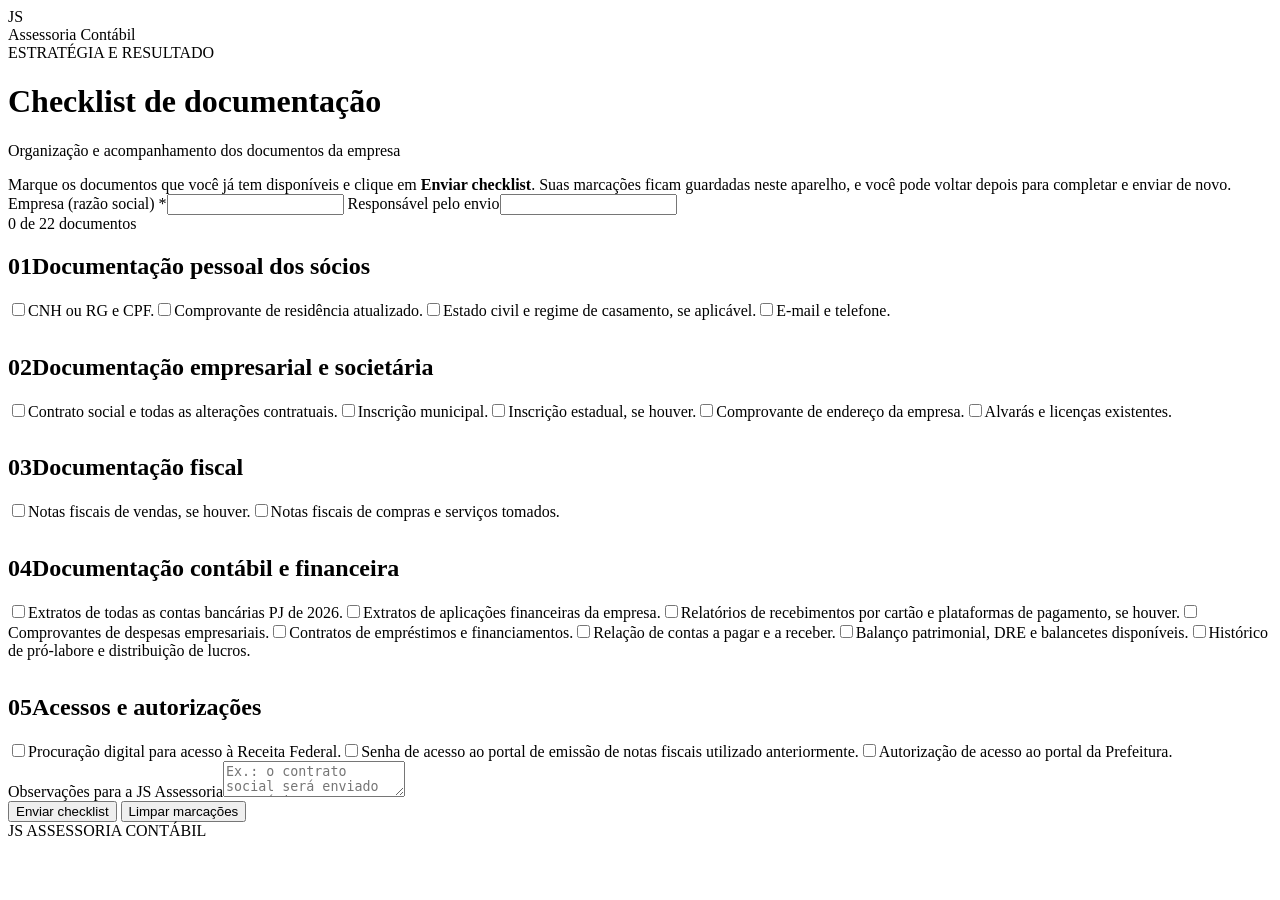
==== index.html @ b002aaf6 "Atualiza index.html" ====
<!doctype html>
<html lang="pt-BR">
<head>
<meta charset="utf-8">
<meta name="viewport" content="width=device-width, initial-scale=1, viewport-fit=cover">
<title>Checklist de documentação | JS Assessoria Contábil</title>
<link rel="stylesheet" href="styles.css">
</head>
<body>
<main>
  <header>
    <div class="brand"><div class="monogram">JS</div><div><div class="brandname">Assessoria Contábil</div><div class="sub">ESTRATÉGIA E RESULTADO</div></div></div>
    <h1>Checklist de documentação</h1>
    <p>Organização e acompanhamento dos documentos da empresa</p>
  </header>

  <form class="content" id="form" novalidate>
    <div class="note">Marque os documentos que você já tem disponíveis e clique em <b>Enviar checklist</b>. Suas marcações ficam guardadas neste aparelho, e você pode voltar depois para completar e enviar de novo.</div>
    <div class="fields">
      <label for="f-empresa">Empresa (razão social) *<input type="text" id="f-empresa" autocomplete="organization" maxlength="200" required></label>
      <label for="f-resp">Responsável pelo envio<input type="text" id="f-resp" autocomplete="name" maxlength="200"></label>
    </div>
    <div class="toolbar">
      <div class="progress"><span id="status" aria-live="polite">0 de 22 documentos</span><div class="track"><div class="bar" id="bar"></div></div></div>
    </div>
    <div id="secoes" style="display:flex;flex-direction:column;gap:14px"></div>
    <div class="obs"><label for="f-obs">Observações para a JS Assessoria<textarea id="f-obs" maxlength="4000" placeholder="Ex.: o contrato social será enviado na próxima semana."></textarea></label></div>
    <div class="actions">
      <button class="primary" type="submit" id="enviar">Enviar checklist</button>
      <button type="button" id="reset">Limpar marcações</button>
      <span class="saved" id="msg" aria-live="polite"></span>
    </div>
  </form>

  <footer>JS ASSESSORIA CONTÁBIL</footer>
</main>
<script src="config.js"></script>
<script>
(function () {
  var $ = function (id) { return document.getElementById(id); };
  var TOTAL = ITENS.length;
  SECOES.forEach(function (s, i) {
    var sec = h("section", {}, h("h2", {}, h("b", { text: String(i + 1).padStart(2, "0") }), s[0]));
    ITENS.filter(function (it) { return it.s === s[0]; }).forEach(function (it) {
      sec.append(h("label", { "class": "item", "for": it.id }, h("input", { type: "checkbox", id: it.id }), h("span", { text: it.t })));
    });
    $("secoes").append(sec);
  });
  var boxes = ITENS.map(function (it) { return $(it.id); });
  var LS = "js-checklist-v3";

  function novoId() {
    var a = new Uint8Array(16); crypto.getRandomValues(a);
    return Array.prototype.map.call(a, function (b) { return b.toString(16).padStart(2, "0"); }).join("");
  }
  var salvo = {};
  try { salvo = JSON.parse(localStorage.getItem(LS) || "{}") || {}; } catch (e) {}
  var clienteId = salvo.id || novoId();
  var enviadoEm = salvo.enviadoEm || null;
  var pendente = !!salvo.pendente;

  function dados() {
    var itens = {}; boxes.forEach(function (b) { itens[b.id] = b.checked; });
    return { id: clienteId, empresa: $("f-empresa").value.trim(), responsavel: $("f-resp").value.trim(),
      observacoes: $("f-obs").value, itens: itens, marcados: boxes.filter(function (b) { return b.checked; }).length, total: TOTAL };
  }
  function guardar() {
    try { var d = dados(); d.enviadoEm = enviadoEm; d.pendente = pendente; localStorage.setItem(LS, JSON.stringify(d)); } catch (e) {}
  }
  function progresso() {
    var n = boxes.filter(function (b) { return b.checked; }).length;
    $("status").textContent = n + " de " + TOTAL + " documentos";
    $("bar").style.width = (100 * n / TOTAL) + "%";
    $("enviar").textContent = enviadoEm ? "Enviar atualização" : "Enviar checklist";
    if (enviadoEm && pendente) $("msg").textContent = "Há alterações ainda não enviadas.";
  }
  function mudou() { if (enviadoEm) pendente = true; progresso(); guardar(); }

  if (salvo.itens) {
    $("f-empresa").value = salvo.empresa || ""; $("f-resp").value = salvo.responsavel || ""; $("f-obs").value = salvo.observacoes || "";
    boxes.forEach(function (b) { b.checked = !!salvo.itens[b.id]; });
  }
  if (enviadoEm && !pendente) $("msg").textContent = "Último envio: " + new Date(enviadoEm).toLocaleString("pt-BR");
  progresso();

  boxes.forEach(function (b) { b.addEventListener("change", mudou); });
  ["f-empresa", "f-resp", "f-obs"].forEach(function (id) { $(id).addEventListener("input", mudou); });

  var confirma = false;
  $("reset").onclick = function () {
    if (!confirma) { confirma = true; $("reset").textContent = "Confirmar limpeza"; setTimeout(function () { confirma = false; $("reset").textContent = "Limpar marcações"; }, 4000); return; }
    confirma = false; $("reset").textContent = "Limpar marcações";
    boxes.forEach(function (b) { b.checked = false; }); mudou();
  };

  $("form").addEventListener("submit", function (ev) {
    ev.preventDefault();
    if (!$("f-empresa").value.trim()) { $("msg").textContent = "Informe o nome da empresa antes de enviar."; $("f-empresa").focus(); return; }
    var btn = $("enviar"); btn.disabled = true; $("msg").textContent = "Enviando…";
    chamarScript({ action: "salvar", dados: dados() }).then(function (r) {
      if (!r || !r.ok) throw new Error((r && r.erro) || "falha");
      enviadoEm = Date.now(); pendente = false; guardar(); progresso();
      $("msg").textContent = "Checklist enviado para a JS Assessoria. Obrigado!";
    }).catch(function (e) {
      $("msg").textContent = e.message === "config"
        ? "O envio ainda não foi configurado pelo escritório."
        : "Não foi possível enviar agora. Verifique sua internet e tente de novo; suas marcações continuam salvas.";
    }).then(function () { btn.disabled = false; });
  });
})();
</script>
</body>
</html>
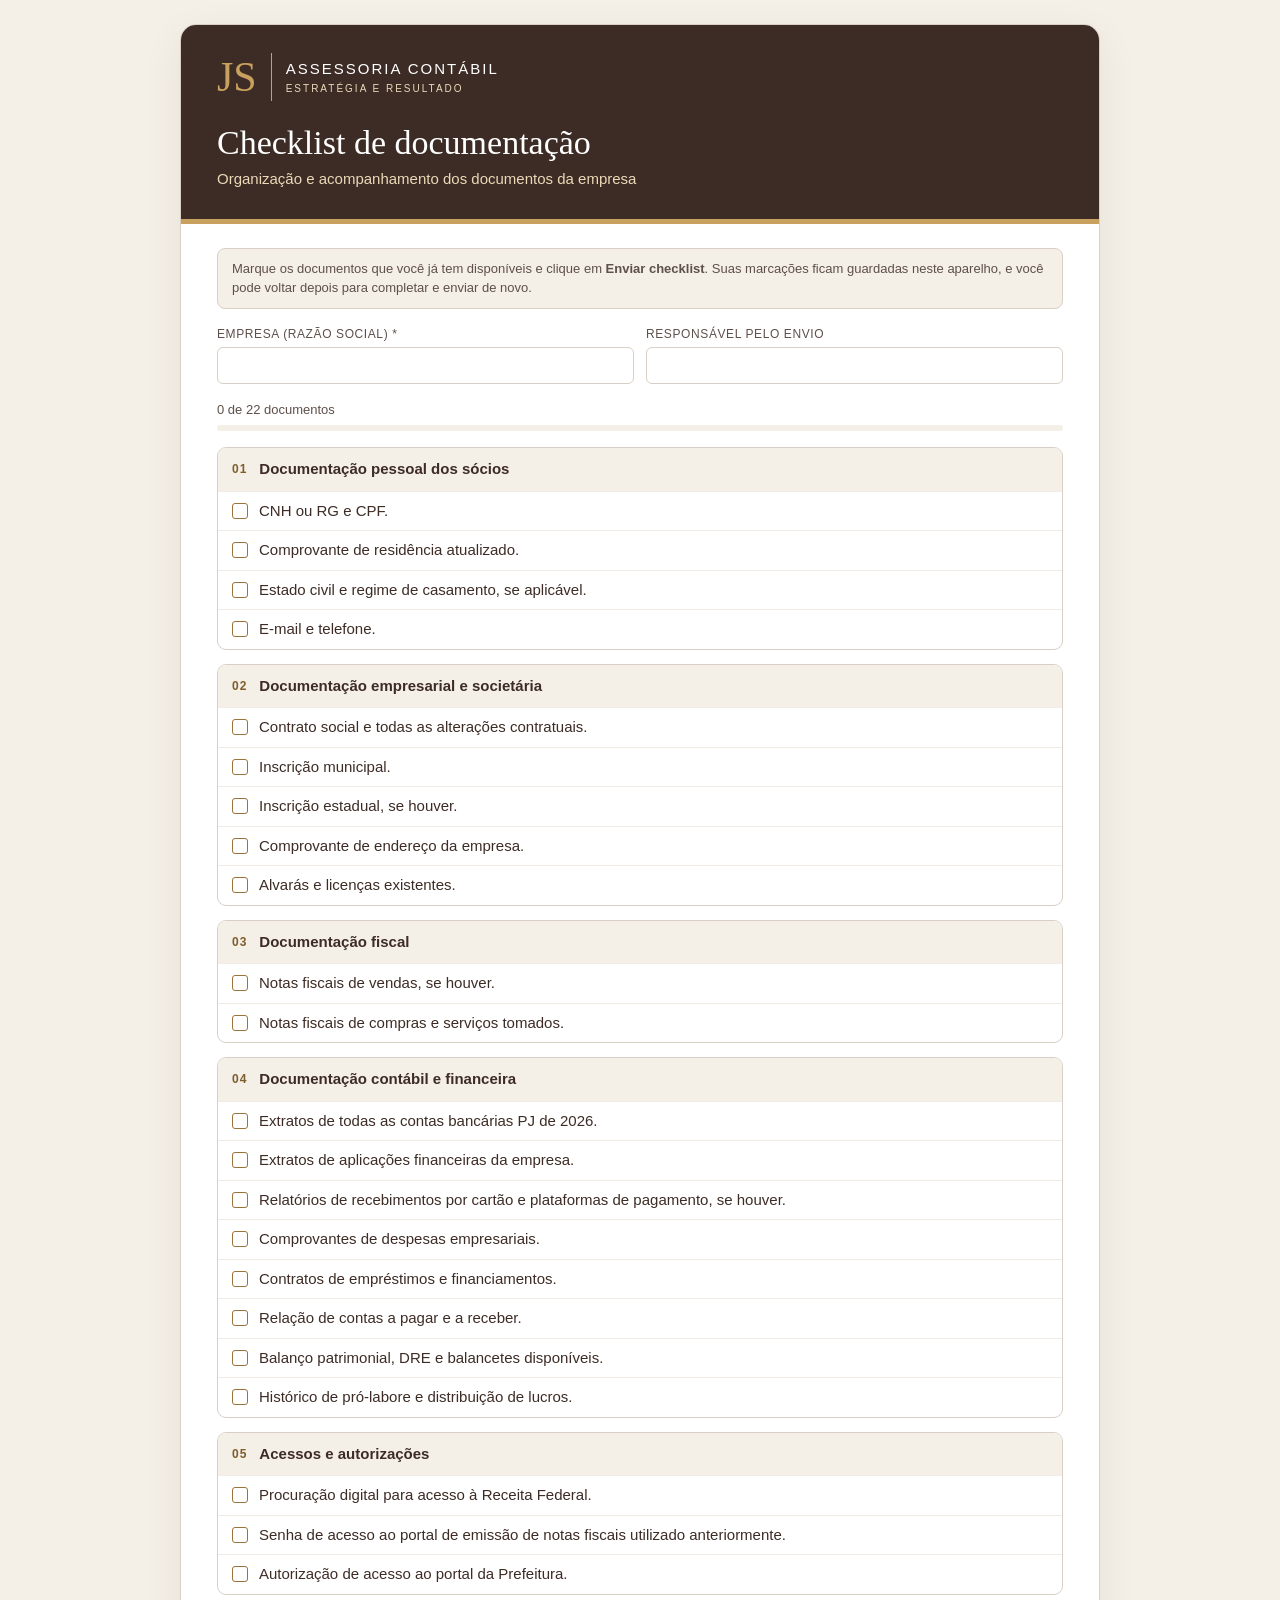
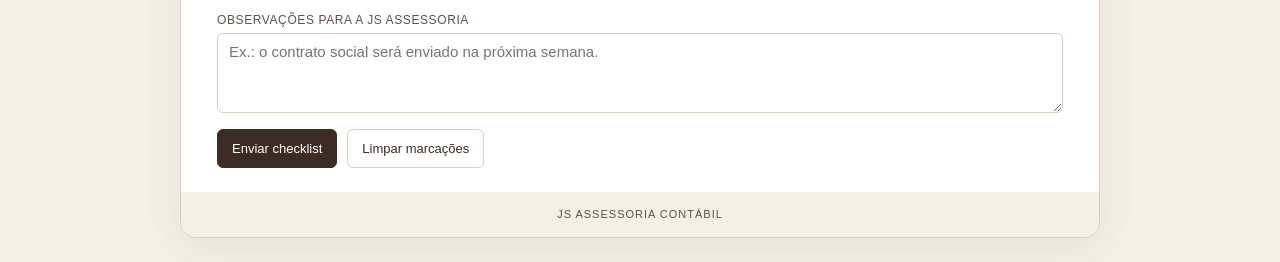
==== commit 965f18d9: "Atualiza index.html" ====
--- a/index.html
+++ b/index.html
@@ -4,7 +4,7 @@
 <meta charset="utf-8">
 <meta name="viewport" content="width=device-width, initial-scale=1, viewport-fit=cover">
 <title>Checklist de documentação | JS Assessoria Contábil</title>
-<link rel="stylesheet" href="styles.css">
+<link rel="stylesheet" href="styles.css?v=2">
 </head>
 <body>
 <main>
--- a/styles.css
+++ b/styles.css
@@ -0,0 +1,76 @@
+:root{
+  --brown:#3D2C25;--gold:#C9A15E;--gold-ink:#7E5E2B;--bar:#9A733A;
+  --bg:#F4EFE7;--surface:#FFFFFF;--soft:#F4EFE7;--fg:#3D2C25;--muted:#5E504A;--line:#D9CFC4;--line-soft:#F0EBE5;
+  --head-bg:#3D2C25;--head-fg:#FFFFFF;--head-sub:#EBD9B8;
+  --ok:#2F6B45;--ok-bg:#E4F0E7;--warn:#8A5A12;--warn-bg:#F7EBD3;--danger:#9B2C2C;
+  --serif:Georgia,"Times New Roman",serif;--sans:Arial,Helvetica,sans-serif;
+  color-scheme:light;
+}
+*{box-sizing:border-box}
+html{-webkit-text-size-adjust:100%}
+body{margin:0;background:var(--bg);color:var(--fg);font:15px/1.5 var(--sans);padding:24px max(16px,env(safe-area-inset-right,0px)) 24px max(16px,env(safe-area-inset-left,0px))}
+main{max-width:920px;margin:0 auto;background:var(--surface);border:1px solid var(--line);border-radius:16px;overflow:hidden;box-shadow:0 12px 40px #3d2c2512}
+header{background:var(--head-bg);color:var(--head-fg);padding:28px 36px;border-bottom:5px solid var(--gold)}
+.brand{display:flex;align-items:center;gap:14px}
+.monogram{font:42px var(--serif);color:var(--gold);border-right:1px solid var(--gold);padding-right:14px}
+.brandname{font-size:15px;letter-spacing:2px;text-transform:uppercase}
+.sub{font-size:10px;letter-spacing:2px;color:var(--head-sub)}
+h1{font:34px/1.15 var(--serif);margin:22px 0 6px;text-wrap:balance}
+header p{margin:0;color:var(--head-sub)}
+.content{padding:24px 36px;display:flex;flex-direction:column;gap:16px}
+button{font:inherit;font-size:13px;padding:9px 14px;border:1px solid var(--line);border-radius:6px;background:var(--surface);color:var(--fg);cursor:pointer}
+button:focus-visible,input:focus-visible,textarea:focus-visible,summary:focus-visible{outline:2px solid var(--gold);outline-offset:2px}
+button.primary{background:var(--brown);color:#fff;border-color:var(--brown)}
+button.danger{color:var(--danger);border-color:var(--danger)}
+button:disabled{opacity:.55;cursor:default}
+.note{font-size:13px;color:var(--muted);background:var(--soft);border:1px solid var(--line);border-radius:8px;padding:10px 14px}
+.note.erro{color:var(--danger);border-color:var(--danger)}
+.fields{display:grid;grid-template-columns:1fr 1fr;gap:12px}
+.fields label,.obs label{display:flex;flex-direction:column;gap:4px;font-size:12px;letter-spacing:.6px;text-transform:uppercase;color:var(--muted);min-width:0}
+input[type=text],input[type=password],textarea{font:15px var(--sans);color:var(--fg);background:var(--surface);border:1px solid var(--line);border-radius:6px;padding:9px 11px;text-transform:none;letter-spacing:0;width:100%}
+textarea{min-height:80px;resize:vertical}
+.toolbar{display:flex;align-items:center;gap:12px;flex-wrap:wrap}
+.progress{flex:1;min-width:180px;font-size:13px;color:var(--muted)}
+.track{height:6px;background:var(--soft);border-radius:9px;margin-top:6px;overflow:hidden}
+.bar{height:100%;background:var(--bar);width:0;transition:width .2s}
+.saved{font-size:12px;color:var(--muted)}
+section{border:1px solid var(--line);border-radius:9px;overflow:hidden}
+h2{font-size:15px;margin:0;padding:10px 14px;background:var(--soft);display:flex;align-items:center;gap:12px}
+h2 b{color:var(--gold-ink);font-size:12px;letter-spacing:1px}
+.item{display:flex;gap:11px;align-items:flex-start;padding:8px 14px;border-top:1px solid var(--line-soft);cursor:pointer}
+.item input{appearance:none;-webkit-appearance:none;width:16px;height:16px;flex:none;margin:3px 0 0;border:1px solid var(--bar);border-radius:3px;display:grid;place-content:center;background:var(--surface);cursor:pointer}
+.item input:checked{background:var(--brown);border-color:var(--brown)}
+.item input:checked:after{content:'✓';color:#fff;font-size:12px}
+.item input:checked+span{color:var(--muted);text-decoration:line-through}
+.actions{display:flex;gap:10px;flex-wrap:wrap;align-items:center}
+.chip{display:inline-block;font-size:11px;letter-spacing:.6px;text-transform:uppercase;padding:3px 8px;border-radius:99px;font-weight:bold;white-space:nowrap}
+.chip.ok{background:var(--ok-bg);color:var(--ok)}
+.chip.warn{background:var(--warn-bg);color:var(--warn)}
+.stats{display:grid;grid-template-columns:repeat(3,1fr);gap:10px}
+.stat{border:1px solid var(--line);border-radius:9px;padding:12px 14px}
+.stat strong{display:block;font:28px var(--serif);font-variant-numeric:tabular-nums}
+.stat span{font-size:12px;color:var(--muted);text-transform:uppercase;letter-spacing:.6px}
+.client{border:1px solid var(--line);border-radius:9px;overflow:hidden}
+.client summary{list-style:none;cursor:pointer;padding:12px 14px;display:grid;grid-template-columns:1fr auto;gap:6px 12px;align-items:center}
+.client summary::-webkit-details-marker{display:none}
+.client[open] summary{background:var(--soft)}
+.cname{font-weight:bold;min-width:0;overflow-wrap:anywhere}
+.cmeta{font-size:12px;color:var(--muted);grid-column:1/-1;display:flex;gap:12px;flex-wrap:wrap;align-items:center;font-variant-numeric:tabular-nums}
+.cmeta .track{flex:1;min-width:120px;margin:0}
+.detail{padding:6px 14px 14px;display:flex;flex-direction:column;gap:10px}
+.detail h3{font-size:13px;margin:8px 0 2px;color:var(--gold-ink);letter-spacing:.5px}
+.detail ul{margin:0;padding:0;list-style:none;display:flex;flex-direction:column;gap:3px;font-size:14px}
+.detail li{display:flex;gap:8px}
+.detail li .m{flex:none;width:16px;font-weight:bold}
+.detail li.y .m{color:var(--ok)}
+.detail li.n{color:var(--muted)}
+.detail li.n .m{color:var(--danger)}
+.obsbox{white-space:pre-wrap;font-size:14px;background:var(--soft);border-radius:6px;padding:8px 10px;overflow-wrap:anywhere}
+.empty{text-align:center;color:var(--muted);padding:30px 10px;border:1px dashed var(--line);border-radius:9px}
+.login{display:flex;gap:10px;flex-wrap:wrap;align-items:flex-end}
+.login label{flex:1;min-width:200px;display:flex;flex-direction:column;gap:4px;font-size:12px;letter-spacing:.6px;text-transform:uppercase;color:var(--muted)}
+.done{text-align:center;padding:30px 10px;display:flex;flex-direction:column;gap:8px;align-items:center}
+.done strong{font:24px var(--serif)}
+footer{padding:14px 36px;background:var(--soft);color:var(--muted);font-size:11px;letter-spacing:1px;text-align:center}
+@media(max-width:600px){header,.content{padding:20px}h1{font-size:28px}.fields{grid-template-columns:1fr}.stat strong{font-size:22px}footer{padding:14px 20px}}
+@media(prefers-reduced-motion:reduce){.bar{transition:none}}
